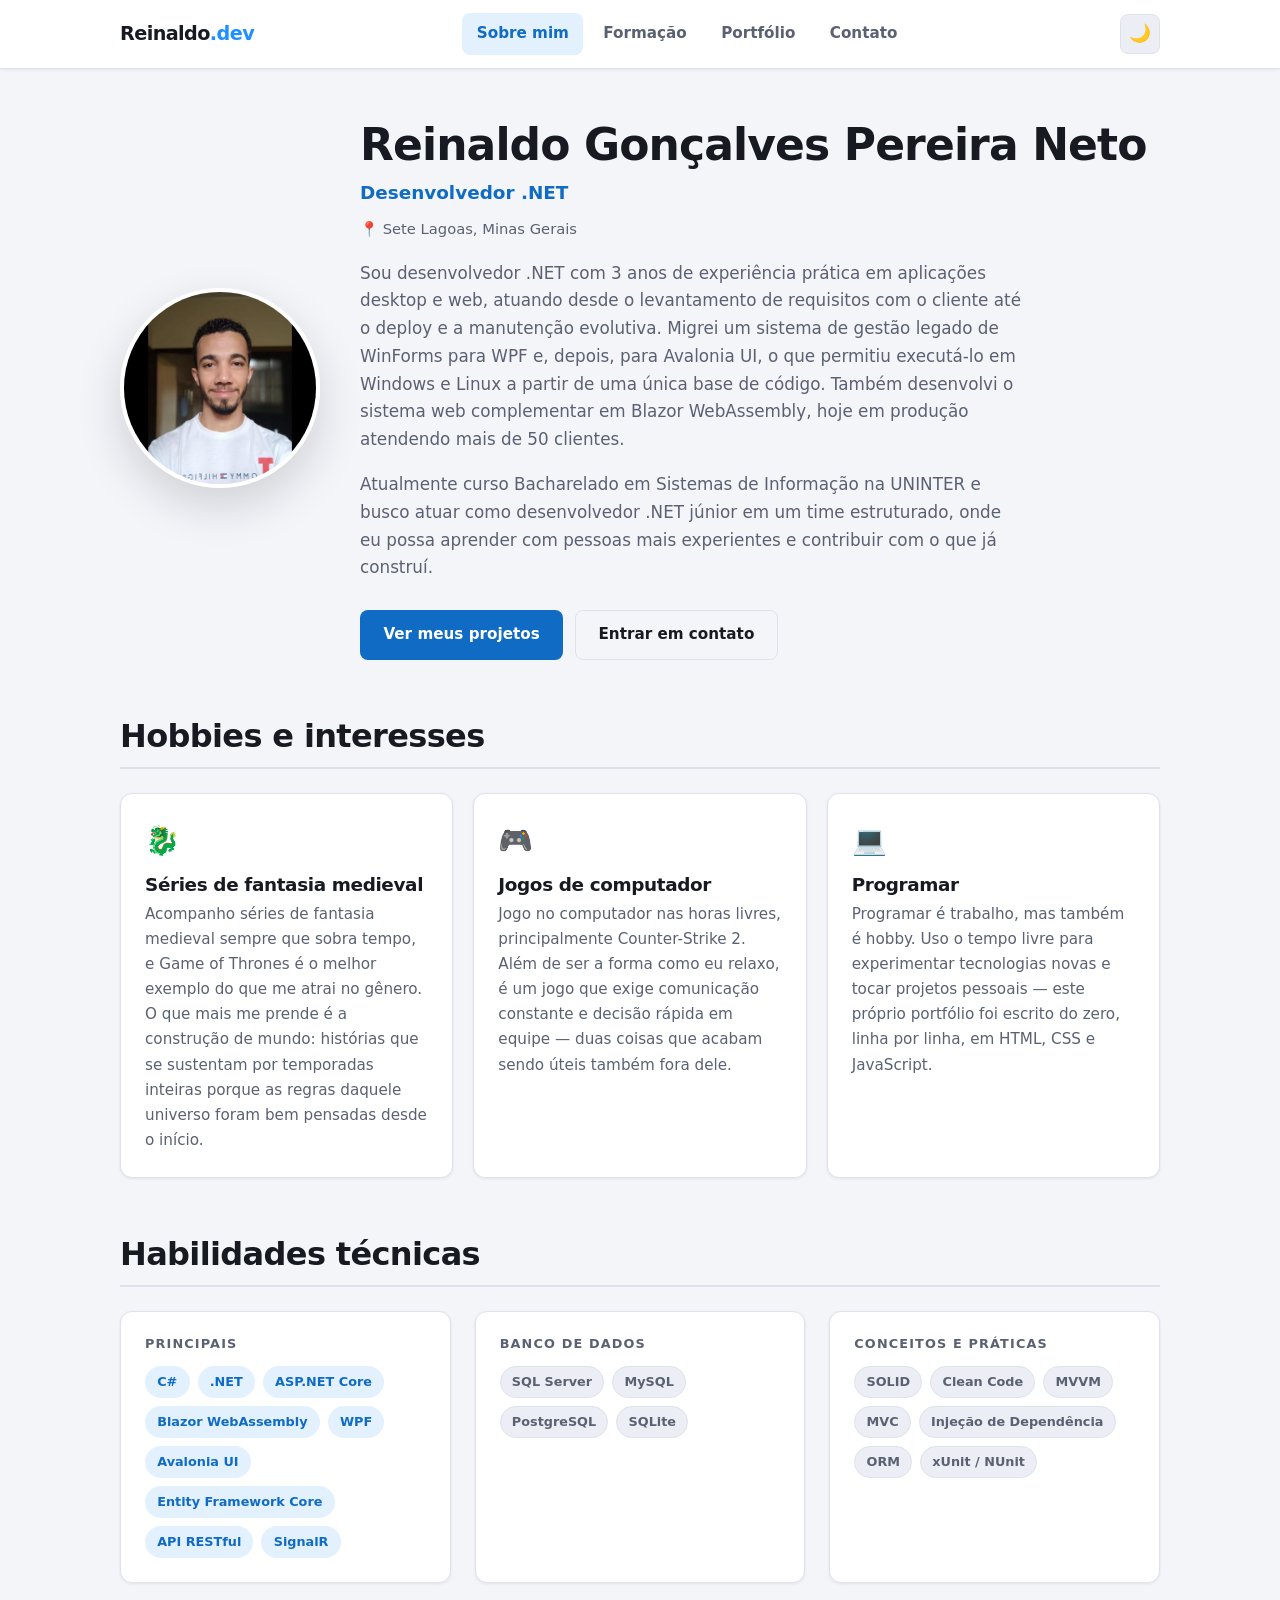
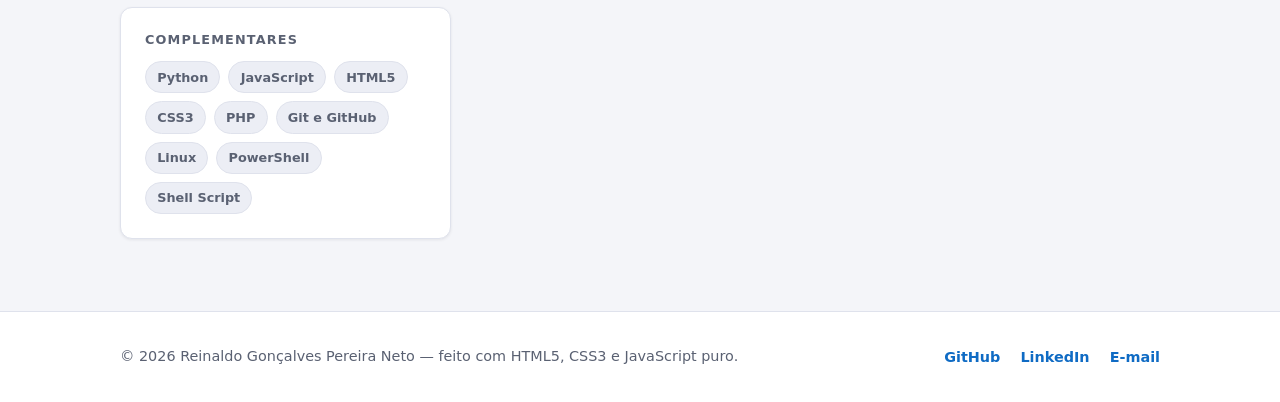
==== index.html @ 2c076b1a "Add files via upload" ====
<!DOCTYPE html>
<!--
    ==========================================================================
    PORTFÓLIO PESSOAL - REINALDO GONÇALVES PEREIRA NETO
    Página 1 de 4: SOBRE MIM (página inicial)

    Atividade Prática - Fundamentos da Programação Web
    Desenvolvido em HTML5, CSS3 e JavaScript puro, sem uso de qualquer
    framework ou biblioteca (Bootstrap, Tailwind, React, jQuery etc.).
    ==========================================================================
-->
<html lang="pt-BR">

<head>
    <!-- Codificação UTF-8: garante a exibição correta dos acentos -->
    <meta charset="UTF-8">
    <!-- Viewport: essencial para o site se adaptar a celulares e tablets -->
    <meta name="viewport" content="width=device-width, initial-scale=1.0">
    <meta name="description" content="Portfólio de Reinaldo Gonçalves Pereira Neto, desenvolvedor .NET em Sete Lagoas, MG. Conheça minha apresentação, hobbies e habilidades técnicas.">
    <meta name="author" content="Reinaldo Gonçalves Pereira Neto">

    <title>Sobre mim | Reinaldo Gonçalves Pereira Neto</title>

    <link rel="icon" type="image/svg+xml" href="assets/favicon.svg">
    <link rel="stylesheet" href="css/style.css">

    <!-- Carregado no <head> sem "defer" para o tema salvo ser aplicado
         antes de a página aparecer, evitando o efeito de "piscar" -->
    <script src="js/main.js"></script>
</head>

<body>

    <!-- ======================================================================
         CABEÇALHO E MENU DE NAVEGAÇÃO
         Este mesmo bloco se repete nas 4 páginas do site, atendendo ao
         requisito de um menu visível em todas elas.
         ====================================================================== -->
    <header class="cabecalho">
        <div class="container cabecalho__conteudo">

            <a href="index.html" class="logo">Reinaldo<span class="logo__destaque">.dev</span></a>

            <nav class="navegacao" id="navegacao" aria-label="Menu principal">
                <ul class="navegacao__lista">
                    <!-- aria-current="page" indica a página aberta no momento -->
                    <li><a href="index.html" class="navegacao__link navegacao__link--ativo" aria-current="page">Sobre mim</a></li>
                    <li><a href="formacao.html" class="navegacao__link">Formação</a></li>
                    <li><a href="portfolio.html" class="navegacao__link">Portfólio</a></li>
                    <li><a href="contato.html" class="navegacao__link">Contato</a></li>
                </ul>
            </nav>

            <div class="cabecalho__acoes">
                <!-- Botão que alterna entre o tema claro e o escuro (main.js) -->
                <button type="button" class="botao-tema" id="botao-tema"
                        aria-label="Mudar para o tema escuro" title="Mudar para o tema escuro">
                    <span class="botao-tema__icone" aria-hidden="true">🌙</span>
                </button>

                <!-- Botão "hambúrguer": aparece apenas em telas pequenas -->
                <button type="button" class="botao-menu" id="botao-menu"
                        aria-label="Abrir menu de navegação" aria-expanded="false" aria-controls="navegacao">
                    <span class="botao-menu__barra"></span>
                    <span class="botao-menu__barra"></span>
                    <span class="botao-menu__barra"></span>
                </button>
            </div>

        </div>
    </header>

    <!-- ======================================================================
         CONTEÚDO PRINCIPAL
         ====================================================================== -->
    <main class="conteudo-principal">
        <div class="container">

            <!-- ===== Apresentação: foto, nome, cargo e resumo profissional ===== -->
            <section class="apresentacao" aria-labelledby="titulo-apresentacao">

                <img src="assets/img/reinaldo.jpg"
                     alt="Foto de Reinaldo Gonçalves Pereira Neto"
                     class="apresentacao__foto" width="200" height="200">

                <div>
                    <h1 id="titulo-apresentacao">Reinaldo Gonçalves Pereira Neto</h1>
                    <p class="apresentacao__cargo">Desenvolvedor .NET</p>
                    <p class="apresentacao__local">📍 Sete Lagoas, Minas Gerais</p>

                    <p class="apresentacao__texto">
                        Sou desenvolvedor .NET com 3 anos de experiência prática em aplicações
                        desktop e web, atuando desde o levantamento de requisitos com o cliente
                        até o deploy e a manutenção evolutiva. Migrei um sistema de gestão legado
                        de WinForms para WPF e, depois, para Avalonia UI, o que permitiu executá-lo
                        em Windows e Linux a partir de uma única base de código. Também desenvolvi
                        o sistema web complementar em Blazor WebAssembly, hoje em produção
                        atendendo mais de 50 clientes.
                    </p>

                    <p class="apresentacao__texto">
                        Atualmente curso Bacharelado em Sistemas de Informação na UNINTER e busco
                        atuar como desenvolvedor .NET júnior em um time estruturado, onde eu possa
                        aprender com pessoas mais experientes e contribuir com o que já construí.
                    </p>

                    <div class="apresentacao__acoes">
                        <a href="portfolio.html" class="botao botao--primario">Ver meus projetos</a>
                        <a href="contato.html" class="botao botao--secundario">Entrar em contato</a>
                    </div>
                </div>

            </section>

            <!-- ===== Hobbies e interesses pessoais ===== -->
            <section class="bloco" aria-labelledby="titulo-hobbies">
                <h2 class="bloco__titulo" id="titulo-hobbies">Hobbies e interesses</h2>

                <div class="hobbies">

                    <article class="cartao hobby">
                        <span class="hobby__icone" aria-hidden="true">🐉</span>
                        <h3>Séries de fantasia medieval</h3>
                        <p>
                            Acompanho séries de fantasia medieval sempre que sobra tempo, e
                            Game of Thrones é o melhor exemplo do que me atrai no gênero. O que mais
                            me prende é a construção de mundo: histórias que se sustentam por
                            temporadas inteiras porque as regras daquele universo foram bem pensadas
                            desde o início.
                        </p>
                    </article>

                    <article class="cartao hobby">
                        <span class="hobby__icone" aria-hidden="true">🎮</span>
                        <h3>Jogos de computador</h3>
                        <p>
                            Jogo no computador nas horas livres, principalmente Counter-Strike 2.
                            Além de ser a forma como eu relaxo, é um jogo que exige comunicação
                            constante e decisão rápida em equipe — duas coisas que acabam sendo
                            úteis também fora dele.
                        </p>
                    </article>

                    <article class="cartao hobby">
                        <span class="hobby__icone" aria-hidden="true">💻</span>
                        <h3>Programar</h3>
                        <p>
                            Programar é trabalho, mas também é hobby. Uso o tempo livre para
                            experimentar tecnologias novas e tocar projetos pessoais — este próprio
                            portfólio foi escrito do zero, linha por linha, em HTML, CSS e JavaScript.
                        </p>
                    </article>

                </div>
            </section>

            <!-- ===== Habilidades técnicas, agrupadas por categoria ===== -->
            <section class="bloco" aria-labelledby="titulo-habilidades">
                <h2 class="bloco__titulo" id="titulo-habilidades">Habilidades técnicas</h2>

                <div class="habilidades">

                    <article class="cartao">
                        <h3 class="habilidade__categoria">Principais</h3>
                        <ul class="tags">
                            <li class="tag tag--destaque">C#</li>
                            <li class="tag tag--destaque">.NET</li>
                            <li class="tag tag--destaque">ASP.NET Core</li>
                            <li class="tag tag--destaque">Blazor WebAssembly</li>
                            <li class="tag tag--destaque">WPF</li>
                            <li class="tag tag--destaque">Avalonia UI</li>
                            <li class="tag tag--destaque">Entity Framework Core</li>
                            <li class="tag tag--destaque">API RESTful</li>
                            <li class="tag tag--destaque">SignalR</li>
                        </ul>
                    </article>

                    <article class="cartao">
                        <h3 class="habilidade__categoria">Banco de dados</h3>
                        <ul class="tags">
                            <li class="tag">SQL Server</li>
                            <li class="tag">MySQL</li>
                            <li class="tag">PostgreSQL</li>
                            <li class="tag">SQLite</li>
                        </ul>
                    </article>

                    <article class="cartao">
                        <h3 class="habilidade__categoria">Conceitos e práticas</h3>
                        <ul class="tags">
                            <li class="tag">SOLID</li>
                            <li class="tag">Clean Code</li>
                            <li class="tag">MVVM</li>
                            <li class="tag">MVC</li>
                            <li class="tag">Injeção de Dependência</li>
                            <li class="tag">ORM</li>
                            <li class="tag">xUnit / NUnit</li>
                        </ul>
                    </article>

                    <article class="cartao">
                        <h3 class="habilidade__categoria">Complementares</h3>
                        <ul class="tags">
                            <li class="tag">Python</li>
                            <li class="tag">JavaScript</li>
                            <li class="tag">HTML5</li>
                            <li class="tag">CSS3</li>
                            <li class="tag">PHP</li>
                            <li class="tag">Git e GitHub</li>
                            <li class="tag">Linux</li>
                            <li class="tag">PowerShell</li>
                            <li class="tag">Shell Script</li>
                        </ul>
                    </article>

                </div>
            </section>

        </div>
    </main>

    <!-- ======================================================================
         RODAPÉ (repetido nas 4 páginas)
         ====================================================================== -->
    <footer class="rodape">
        <div class="container rodape__conteudo">
            <p class="rodape__texto">
                &copy; <span id="ano-atual">2026</span> Reinaldo Gonçalves Pereira Neto &mdash;
                feito com HTML5, CSS3 e JavaScript puro.
            </p>
            <ul class="rodape__redes">
                <!-- rel="noopener noreferrer" é uma boa prática de segurança
                     para links abertos em nova aba -->
                <li><a href="https://github.com/reinaldogpn" target="_blank" rel="noopener noreferrer">GitHub</a></li>
                <li><a href="https://www.linkedin.com/in/reinaldogpn/" target="_blank" rel="noopener noreferrer">LinkedIn</a></li>
                <li><a href="mailto:reinaldogpn@outlook.com">E-mail</a></li>
            </ul>
        </div>
    </footer>

</body>

</html>
---- css/style.css ----
/* ==========================================================================
   PORTFÓLIO PESSOAL - REINALDO GONÇALVES PEREIRA NETO
   Folha de estilos única, escrita 100% à mão (sem Bootstrap, Tailwind ou
   qualquer outro framework CSS), conforme exigido pela atividade.

   Sumário:
   1. Variáveis de tema (claro/escuro)
   2. Reset e estilos base
   3. Utilitários de layout
   4. Cabeçalho e menu de navegação
   5. Rodapé
   6. Componentes reutilizáveis (cards, tags, botões)
   7. Página "Sobre mim"
   8. Página "Formação"
   9. Página "Portfólio"
   10. Página "Contato" (formulário e modal)
   11. Responsividade (media queries)
   12. Acessibilidade e preferências do usuário
   ========================================================================== */

/* ==========================================================================
   1. VARIÁVEIS DE TEMA
   As cores ficam centralizadas em variáveis CSS (custom properties). O tema
   escuro apenas REDEFINE essas mesmas variáveis, então o JavaScript só
   precisa trocar o atributo data-tema no <html> para o site inteiro mudar.
   ========================================================================== */

:root {
    /* Cores do tema claro (padrão) */
    --cor-fundo: #f4f5f9;
    --cor-superficie: #ffffff;
    --cor-superficie-alt: #eceef5;
    --cor-texto: #171a21;
    --cor-texto-suave: #5a6172;
    --cor-borda: #dfe2ec;
    /* Cor de destaque do site: Dodger Blue */
    --cor-destaque: #1e90ff;
    /* Versão escurecida do Dodger Blue, usada APENAS onde a cor de destaque
       vira texto pequeno ou fundo de botão. O Dodger Blue puro sobre branco
       alcança só 3,24:1 de contraste, abaixo dos 4,5:1 exigidos pela WCAG;
       este tom escuro chega a 5,36:1 e mantém o texto legível. */
    --cor-destaque-forte: #0f6bc4;
    --cor-destaque-suave: #e3f1ff;
    --cor-destaque-texto: #ffffff;
    --cor-sucesso: #12805c;
    --cor-erro: #c62f43;

    /* Sombras */
    --sombra-pequena: 0 1px 3px rgba(23, 26, 33, 0.08);
    --sombra-media: 0 6px 20px rgba(23, 26, 33, 0.09);
    --sombra-grande: 0 18px 45px rgba(23, 26, 33, 0.16);

    /* Medidas reutilizadas em todo o site */
    --largura-maxima: 1080px;
    --raio: 12px;
    --raio-pequeno: 8px;
    --transicao: 0.25s ease;

    /* Pilha de fontes do próprio sistema operacional: o site não depende de
       nenhum arquivo externo, então carrega instantaneamente e funciona
       mesmo offline. */
    --fonte: "Segoe UI", system-ui, -apple-system, "Helvetica Neue", Arial, sans-serif;
    --fonte-mono: "Cascadia Mono", Consolas, "SF Mono", Menlo, monospace;
}

/* Tema escuro: as MESMAS variáveis com outros valores.
   Ativado pelo JavaScript através de <html data-tema="escuro"> */
[data-tema="escuro"] {
    --cor-fundo: #11131a;
    --cor-superficie: #191c26;
    --cor-superficie-alt: #212533;
    --cor-texto: #e9ebf2;
    --cor-texto-suave: #a3aabd;
    --cor-borda: #2b3040;
    /* No tema escuro o Dodger Blue puro já contrasta bem com o fundo (5,25:1),
       e a variante de texto é CLAREADA, e não escurecida, chegando a 6,65:1. */
    --cor-destaque: #1e90ff;
    --cor-destaque-forte: #4da6ff;
    --cor-destaque-suave: #12263d;
    --cor-destaque-texto: #11131a;
    --cor-sucesso: #4ade9f;
    --cor-erro: #ff8095;

    --sombra-pequena: 0 1px 3px rgba(0, 0, 0, 0.4);
    --sombra-media: 0 6px 20px rgba(0, 0, 0, 0.45);
    --sombra-grande: 0 18px 45px rgba(0, 0, 0, 0.6);
}

/* ==========================================================================
   2. RESET E ESTILOS BASE
   Reset mínimo próprio, para o site partir do mesmo ponto em todos os
   navegadores.
   ========================================================================== */

*,
*::before,
*::after {
    box-sizing: border-box;
    margin: 0;
    padding: 0;
}

html {
    /* Faz os links de âncora rolarem suavemente até o destino */
    scroll-behavior: smooth;
    /* Impede que o cabeçalho fixo cubra o alvo da âncora */
    scroll-padding-top: 90px;
}

body {
    font-family: var(--fonte);
    background-color: var(--cor-fundo);
    color: var(--cor-texto);
    line-height: 1.65;
    font-size: 1rem;
    /* Transição suave ao alternar entre tema claro e escuro */
    transition: background-color var(--transicao), color var(--transicao);
    /* Rodapé sempre no fim da página, mesmo com pouco conteúdo */
    min-height: 100vh;
    display: flex;
    flex-direction: column;
}

h1, h2, h3, h4 {
    line-height: 1.25;
    font-weight: 700;
    letter-spacing: -0.02em;
}

h1 { font-size: clamp(1.9rem, 5vw, 2.75rem); }
h2 { font-size: clamp(1.5rem, 3.5vw, 2rem); }
h3 { font-size: 1.15rem; }

p { color: var(--cor-texto-suave); }

a {
    color: var(--cor-destaque-forte);
    text-decoration: none;
    transition: color var(--transicao), opacity var(--transicao);
}

a:hover { text-decoration: underline; }

img {
    /* Nenhuma imagem estoura a largura do seu contêiner */
    max-width: 100%;
    display: block;
}

ul { list-style: none; }

/* ==========================================================================
   3. UTILITÁRIOS DE LAYOUT
   ========================================================================== */

/* Centraliza o conteúdo e cria respiro nas laterais */
.container {
    width: 100%;
    max-width: var(--largura-maxima);
    margin: 0 auto;
    padding: 0 1.25rem;
}

/* <main> cresce para empurrar o rodapé até o fim da tela */
.conteudo-principal {
    flex: 1;
    padding: 3rem 0 4.5rem;
}

/* Bloco de título que abre cada página */
.secao-titulo {
    margin-bottom: 2.5rem;
}

.secao-titulo__rotulo {
    display: inline-block;
    font-size: 0.78rem;
    font-weight: 700;
    letter-spacing: 0.12em;
    text-transform: uppercase;
    color: var(--cor-destaque-forte);
    background-color: var(--cor-destaque-suave);
    padding: 0.3rem 0.75rem;
    border-radius: 999px;
    margin-bottom: 0.9rem;
}

.secao-titulo__descricao {
    margin-top: 0.75rem;
    max-width: 62ch;
    font-size: 1.05rem;
}

/* Espaçamento padrão entre blocos internos de uma página */
.bloco {
    margin-top: 3.5rem;
}

.bloco__titulo {
    margin-bottom: 1.5rem;
    padding-bottom: 0.7rem;
    border-bottom: 2px solid var(--cor-borda);
}

/* ==========================================================================
   4. CABEÇALHO E MENU DE NAVEGAÇÃO
   O mesmo cabeçalho é repetido nas 4 páginas, cumprindo o requisito de um
   menu visível em todas elas.
   ========================================================================== */

.cabecalho {
    position: sticky; /* Menu acompanha a rolagem e fica sempre acessível */
    top: 0;
    z-index: 100;
    background-color: var(--cor-superficie);
    border-bottom: 1px solid var(--cor-borda);
    box-shadow: var(--sombra-pequena);
    transition: background-color var(--transicao), border-color var(--transicao);
}

.cabecalho__conteudo {
    display: flex;
    align-items: center;
    justify-content: space-between;
    gap: 1rem;
    min-height: 68px;
}

/* Logotipo textual (iniciais do nome) */
.logo {
    font-size: 1.2rem;
    font-weight: 800;
    color: var(--cor-texto);
    letter-spacing: -0.03em;
    white-space: nowrap;
}

.logo:hover { text-decoration: none; }

.logo__destaque { color: var(--cor-destaque); }

.navegacao__lista {
    display: flex;
    align-items: center;
    gap: 0.35rem;
}

.navegacao__link {
    display: block;
    padding: 0.5rem 0.9rem;
    border-radius: var(--raio-pequeno);
    color: var(--cor-texto-suave);
    font-weight: 600;
    font-size: 0.95rem;
    transition: color var(--transicao), background-color var(--transicao);
}

.navegacao__link:hover {
    color: var(--cor-texto);
    background-color: var(--cor-superficie-alt);
    text-decoration: none;
}

/* Destaca no menu a página que está aberta no momento */
.navegacao__link--ativo {
    color: var(--cor-destaque-forte);
    background-color: var(--cor-destaque-suave);
}

/* Área dos botões à direita do cabeçalho */
.cabecalho__acoes {
    display: flex;
    align-items: center;
    gap: 0.5rem;
}

/* Botão de alternância de tema claro/escuro */
.botao-tema {
    display: grid;
    place-items: center;
    width: 40px;
    height: 40px;
    font-size: 1.1rem;
    line-height: 1;
    cursor: pointer;
    background-color: var(--cor-superficie-alt);
    color: var(--cor-texto);
    border: 1px solid var(--cor-borda);
    border-radius: var(--raio-pequeno);
    transition: background-color var(--transicao), transform var(--transicao);
}

.botao-tema:hover {
    background-color: var(--cor-destaque-suave);
    transform: rotate(-12deg);
}

/* Botão "hambúrguer": só aparece em telas pequenas (ver media queries) */
.botao-menu {
    display: none;
    flex-direction: column;
    justify-content: center;
    gap: 5px;
    width: 40px;
    height: 40px;
    padding: 0 9px;
    cursor: pointer;
    background-color: var(--cor-superficie-alt);
    border: 1px solid var(--cor-borda);
    border-radius: var(--raio-pequeno);
}

.botao-menu__barra {
    display: block;
    height: 2px;
    width: 100%;
    background-color: var(--cor-texto);
    border-radius: 2px;
    transition: transform var(--transicao), opacity var(--transicao);
}

/* Quando o menu está aberto, as três barras viram um "X" */
.botao-menu[aria-expanded="true"] .botao-menu__barra:nth-child(1) {
    transform: translateY(7px) rotate(45deg);
}

.botao-menu[aria-expanded="true"] .botao-menu__barra:nth-child(2) {
    opacity: 0;
}

.botao-menu[aria-expanded="true"] .botao-menu__barra:nth-child(3) {
    transform: translateY(-7px) rotate(-45deg);
}

/* ==========================================================================
   5. RODAPÉ
   ========================================================================== */

.rodape {
    background-color: var(--cor-superficie);
    border-top: 1px solid var(--cor-borda);
    padding: 2rem 0;
    transition: background-color var(--transicao), border-color var(--transicao);
}

.rodape__conteudo {
    display: flex;
    flex-wrap: wrap;
    align-items: center;
    justify-content: space-between;
    gap: 1rem;
}

.rodape__texto {
    font-size: 0.9rem;
    margin: 0;
}

.rodape__redes {
    display: flex;
    gap: 1.25rem;
}

.rodape__redes a {
    font-size: 0.9rem;
    font-weight: 600;
}

/* ==========================================================================
   6. COMPONENTES REUTILIZÁVEIS
   ========================================================================== */

/* --- Cartão genérico, base dos projetos e das formações --- */
.cartao {
    background-color: var(--cor-superficie);
    border: 1px solid var(--cor-borda);
    border-radius: var(--raio);
    padding: 1.5rem;
    box-shadow: var(--sombra-pequena);
    transition: transform var(--transicao), box-shadow var(--transicao),
                border-color var(--transicao), background-color var(--transicao);
}

/* Efeito de elevação ao passar o mouse */
.cartao:hover {
    transform: translateY(-4px);
    box-shadow: var(--sombra-media);
    border-color: var(--cor-destaque);
}

/* --- Etiquetas de tecnologia (C#, .NET, Python...) --- */
.tags {
    display: flex;
    flex-wrap: wrap;
    gap: 0.5rem;
}

.tag {
    font-size: 0.8rem;
    font-weight: 600;
    padding: 0.28rem 0.7rem;
    border-radius: 999px;
    background-color: var(--cor-superficie-alt);
    color: var(--cor-texto-suave);
    border: 1px solid var(--cor-borda);
}

/* Variação em destaque, usada nas habilidades principais */
.tag--destaque {
    background-color: var(--cor-destaque-suave);
    color: var(--cor-destaque-forte);
    border-color: transparent;
}

/* --- Botões --- */
.botao {
    display: inline-block;
    font-family: inherit;
    font-size: 0.95rem;
    font-weight: 600;
    padding: 0.7rem 1.4rem;
    border-radius: var(--raio-pequeno);
    border: 1px solid transparent;
    cursor: pointer;
    text-align: center;
    transition: transform var(--transicao), opacity var(--transicao),
                background-color var(--transicao);
}

.botao:hover {
    transform: translateY(-2px);
    text-decoration: none;
}

.botao--primario {
    background-color: var(--cor-destaque-forte);
    color: var(--cor-destaque-texto);
}

.botao--primario:hover { opacity: 0.9; }

.botao--secundario {
    background-color: transparent;
    color: var(--cor-texto);
    border-color: var(--cor-borda);
}

.botao--secundario:hover { background-color: var(--cor-superficie-alt); }

/* ==========================================================================
   7. PÁGINA "SOBRE MIM"
   ========================================================================== */

/* Apresentação principal: foto à esquerda, texto à direita */
.apresentacao {
    display: grid;
    grid-template-columns: 200px 1fr;
    gap: 2.5rem;
    align-items: center;
}

.apresentacao__foto {
    width: 200px;
    height: 200px;
    object-fit: cover; /* Recorta a foto sem distorcer as proporções */
    border-radius: 50%;
    border: 4px solid var(--cor-superficie);
    box-shadow: var(--sombra-grande);
}

.apresentacao__cargo {
    font-size: 1.15rem;
    font-weight: 600;
    color: var(--cor-destaque-forte);
    margin-top: 0.4rem;
}

.apresentacao__local {
    display: inline-block;
    font-size: 0.92rem;
    margin-top: 0.5rem;
}

.apresentacao__texto {
    margin-top: 1.1rem;
    font-size: 1.05rem;
    max-width: 62ch;
}

.apresentacao__acoes {
    display: flex;
    flex-wrap: wrap;
    gap: 0.75rem;
    margin-top: 1.75rem;
}

/* Lista de hobbies em cartões */
.hobbies {
    display: grid;
    grid-template-columns: repeat(auto-fit, minmax(240px, 1fr));
    gap: 1.25rem;
}

.hobby__icone {
    font-size: 1.75rem;
    display: block;
    margin-bottom: 0.6rem;
}

.hobby h3 { margin-bottom: 0.35rem; }

.hobby p {
    font-size: 0.95rem;
    margin: 0;
}

/* Grupos de habilidades técnicas */
.habilidades {
    display: grid;
    grid-template-columns: repeat(auto-fit, minmax(280px, 1fr));
    gap: 1.5rem;
}

.habilidade__categoria {
    font-size: 0.8rem;
    font-weight: 700;
    text-transform: uppercase;
    letter-spacing: 0.09em;
    color: var(--cor-texto-suave);
    margin-bottom: 0.85rem;
}

/* ==========================================================================
   8. PÁGINA "FORMAÇÃO"
   ========================================================================== */

/* Linha do tempo vertical com marcadores à esquerda */
.linha-tempo {
    position: relative;
    padding-left: 2rem;
}

/* Linha vertical contínua, desenhada com um pseudo-elemento */
.linha-tempo::before {
    content: "";
    position: absolute;
    left: 6px;
    top: 8px;
    bottom: 8px;
    width: 2px;
    background-color: var(--cor-borda);
}

.linha-tempo__item {
    position: relative;
    padding-bottom: 2rem;
}

.linha-tempo__item:last-child { padding-bottom: 0; }

/* Bolinha que marca cada etapa da formação */
.linha-tempo__item::before {
    content: "";
    position: absolute;
    left: -2rem;
    top: 10px;
    width: 14px;
    height: 14px;
    border-radius: 50%;
    background-color: var(--cor-fundo);
    border: 3px solid var(--cor-destaque);
}

.linha-tempo__periodo {
    display: inline-block;
    font-size: 0.82rem;
    font-weight: 700;
    color: var(--cor-destaque-forte);
    margin-bottom: 0.3rem;
}

.linha-tempo__instituicao {
    font-size: 0.95rem;
    font-weight: 600;
    color: var(--cor-texto-suave);
    margin-bottom: 0.5rem;
}

/* Selo de situação do curso (em andamento / concluído) */
.selo {
    display: inline-block;
    font-size: 0.75rem;
    font-weight: 700;
    padding: 0.2rem 0.6rem;
    border-radius: 999px;
    margin-left: 0.5rem;
    vertical-align: middle;
}

.selo--andamento {
    background-color: var(--cor-destaque-suave);
    color: var(--cor-destaque-forte);
}

.selo--concluido {
    background-color: var(--cor-superficie-alt);
    color: var(--cor-texto-suave);
}

/* Grade usada por idiomas e certificações */
.grade-dupla {
    display: grid;
    grid-template-columns: repeat(auto-fit, minmax(280px, 1fr));
    gap: 1.25rem;
}

.idioma__nivel {
    font-size: 0.9rem;
    font-weight: 600;
    color: var(--cor-destaque-forte);
}

/* Barra de proficiência do idioma (apenas visual) */
.barra {
    height: 7px;
    width: 100%;
    background-color: var(--cor-superficie-alt);
    border-radius: 999px;
    margin-top: 0.7rem;
    overflow: hidden;
}

.barra__preenchimento {
    height: 100%;
    background-color: var(--cor-destaque);
    border-radius: 999px;
}

/* ==========================================================================
   9. PÁGINA "PORTFÓLIO"
   ========================================================================== */

.projetos {
    display: grid;
    grid-template-columns: repeat(auto-fit, minmax(320px, 1fr));
    gap: 1.5rem;
}

/* O cartão vira coluna flexível para o rodapé do card ficar sempre embaixo */
.projeto {
    display: flex;
    flex-direction: column;
}

.projeto__cabecalho {
    display: flex;
    align-items: flex-start;
    justify-content: space-between;
    gap: 1rem;
    margin-bottom: 0.6rem;
}

.projeto__ano {
    font-size: 0.8rem;
    font-weight: 700;
    color: var(--cor-texto-suave);
    white-space: nowrap;
    padding-top: 0.2rem;
}

.projeto__descricao {
    font-size: 0.95rem;
    flex: 1; /* Empurra as tags e o link para a base do cartão */
    margin-bottom: 1.1rem;
}

.projeto__tecnologias { margin-bottom: 1.1rem; }

.projeto__links {
    display: flex;
    flex-wrap: wrap;
    gap: 1rem;
    padding-top: 1rem;
    border-top: 1px solid var(--cor-borda);
}

.projeto__link {
    font-size: 0.9rem;
    font-weight: 600;
}

/* Aviso para o projeto de cliente, cujo código é privado */
.projeto__nota {
    font-size: 0.85rem;
    font-style: italic;
    color: var(--cor-texto-suave);
}

/* Cartão em destaque, para o projeto principal */
.projeto--destaque {
    grid-column: 1 / -1; /* Ocupa a linha inteira da grade */
    border-color: var(--cor-destaque);
    background-color: var(--cor-destaque-suave);
}

/* ==========================================================================
   10. PÁGINA "CONTATO" - FORMULÁRIO E MODAL
   ========================================================================== */

.contato {
    display: grid;
    grid-template-columns: 1fr 340px;
    gap: 2.5rem;
    align-items: start;
}

/* --- Formulário --- */
.formulario__campo { margin-bottom: 1.35rem; }

.formulario__rotulo {
    display: block;
    font-size: 0.9rem;
    font-weight: 600;
    margin-bottom: 0.45rem;
}

.formulario__obrigatorio { color: var(--cor-erro); }

.formulario__entrada {
    width: 100%;
    font-family: inherit;
    font-size: 1rem;
    color: var(--cor-texto);
    background-color: var(--cor-fundo);
    padding: 0.75rem 0.9rem;
    border: 1px solid var(--cor-borda);
    border-radius: var(--raio-pequeno);
    transition: border-color var(--transicao), box-shadow var(--transicao);
}

.formulario__entrada:focus {
    outline: none;
    border-color: var(--cor-destaque);
    box-shadow: 0 0 0 3px var(--cor-destaque-suave);
}

textarea.formulario__entrada {
    resize: vertical; /* O usuário só redimensiona na vertical */
    min-height: 150px;
}

/* Estado de erro aplicado pelo JavaScript quando a validação falha */
.formulario__entrada--erro {
    border-color: var(--cor-erro);
}

.formulario__entrada--erro:focus {
    box-shadow: 0 0 0 3px rgba(198, 47, 67, 0.15);
}

/* Mensagem de erro exibida abaixo de cada campo */
.formulario__erro {
    display: block;
    font-size: 0.85rem;
    font-weight: 600;
    color: var(--cor-erro);
    margin-top: 0.4rem;
    min-height: 1.2rem; /* Reserva espaço para o layout não "pular" */
}

.formulario__ajuda {
    font-size: 0.85rem;
    margin-top: 1rem;
}

/* --- Cartão lateral com os canais de contato --- */
.contato__canais { display: grid; gap: 1rem; }

.canal {
    display: flex;
    align-items: center;
    gap: 0.9rem;
    padding: 1rem;
}

.canal__icone {
    display: grid;
    place-items: center;
    flex-shrink: 0;
    width: 42px;
    height: 42px;
    font-size: 1.2rem;
    border-radius: var(--raio-pequeno);
    background-color: var(--cor-destaque-suave);
}

.canal__rotulo {
    font-size: 0.78rem;
    font-weight: 700;
    text-transform: uppercase;
    letter-spacing: 0.08em;
    color: var(--cor-texto-suave);
}

.canal__valor {
    font-size: 0.95rem;
    font-weight: 600;
    color: var(--cor-texto);
    /* Quebra endereços longos (e-mail, URLs) para não estourarem o cartão */
    overflow-wrap: break-word;
}

a.canal:hover { text-decoration: none; }
a.canal:hover .canal__valor { color: var(--cor-destaque-forte); }

/* --- Modal de confirmação de envio ---
   Fica oculto por padrão e é exibido pelo JavaScript após a validação. */
.modal {
    display: none;
    position: fixed;
    inset: 0; /* Cobre a tela inteira */
    z-index: 200;
    background-color: rgba(10, 12, 18, 0.6);
    padding: 1.25rem;
    /* Centraliza a caixa do modal */
    align-items: center;
    justify-content: center;
}

/* Classe adicionada pelo JavaScript para exibir o modal */
.modal--visivel { display: flex; }

.modal__caixa {
    background-color: var(--cor-superficie);
    border-radius: var(--raio);
    box-shadow: var(--sombra-grande);
    padding: 2.25rem 2rem;
    max-width: 420px;
    width: 100%;
    text-align: center;
    /* Pequena animação de entrada */
    animation: surgir 0.28s ease;
}

@keyframes surgir {
    from { opacity: 0; transform: translateY(16px) scale(0.97); }
    to   { opacity: 1; transform: translateY(0) scale(1); }
}

.modal__icone {
    display: grid;
    place-items: center;
    width: 62px;
    height: 62px;
    margin: 0 auto 1.1rem;
    font-size: 1.9rem;
    border-radius: 50%;
    background-color: var(--cor-destaque-suave);
}

.modal__titulo {
    color: var(--cor-sucesso);
    margin-bottom: 0.6rem;
}

.modal__texto { margin-bottom: 1.6rem; }

/* ==========================================================================
   11. RESPONSIVIDADE
   O site precisa funcionar em computador, notebook, tablet e smartphone.
   ========================================================================== */

/* --- Tablets e telas menores --- */
@media (max-width: 860px) {
    /* O menu horizontal vira um painel suspenso controlado pelo hambúrguer */
    .botao-menu { display: flex; }

    .navegacao {
        display: none;
        position: absolute;
        top: 100%;
        left: 0;
        right: 0;
        background-color: var(--cor-superficie);
        border-bottom: 1px solid var(--cor-borda);
        box-shadow: var(--sombra-media);
        padding: 0.75rem 1.25rem 1.1rem;
    }

    /* Classe alternada pelo JavaScript ao clicar no hambúrguer */
    .navegacao--aberta { display: block; }

    .navegacao__lista {
        flex-direction: column;
        align-items: stretch;
        gap: 0.2rem;
    }

    .navegacao__link {
        padding: 0.8rem 0.9rem;
        font-size: 1rem;
    }

    /* O painel suspenso se posiciona a partir do conteúdo do cabeçalho,
       que continua fixo no topo durante a rolagem. */
    .cabecalho__conteudo { position: relative; }

    /* Foto acima do texto, tudo centralizado */
    .apresentacao {
        grid-template-columns: 1fr;
        justify-items: center;
        text-align: center;
        gap: 1.75rem;
    }

    .apresentacao__acoes { justify-content: center; }

    /* Formulário e canais de contato empilhados */
    .contato { grid-template-columns: 1fr; }
}

/* --- Smartphones --- */
@media (max-width: 520px) {
    .conteudo-principal { padding: 2rem 0 3rem; }

    .bloco { margin-top: 2.5rem; }

    .apresentacao__foto {
        width: 158px;
        height: 158px;
    }

    .projetos,
    .habilidades,
    .hobbies,
    .grade-dupla {
        grid-template-columns: 1fr;
    }

    .cartao { padding: 1.25rem; }

    /* Botões ocupam a largura total, mais fáceis de tocar */
    .apresentacao__acoes .botao { width: 100%; }

    .rodape__conteudo {
        flex-direction: column;
        text-align: center;
    }
}

/* ==========================================================================
   12. ACESSIBILIDADE E PREFERÊNCIAS DO USUÁRIO
   ========================================================================== */

/* Contorno visível ao navegar pelo teclado (tecla Tab) */
a:focus-visible,
button:focus-visible,
input:focus-visible,
textarea:focus-visible {
    outline: 3px solid var(--cor-destaque);
    outline-offset: 2px;
}

/* Respeita quem configurou o sistema para reduzir animações */
@media (prefers-reduced-motion: reduce) {
    html { scroll-behavior: auto; }

    *,
    *::before,
    *::after {
        animation-duration: 0.01ms !important;
        transition-duration: 0.01ms !important;
    }
}

/* Ajustes para impressão do currículo */
@media print {
    .cabecalho,
    .rodape,
    .modal { display: none !important; }

    body { background-color: #ffffff; color: #000000; }
}
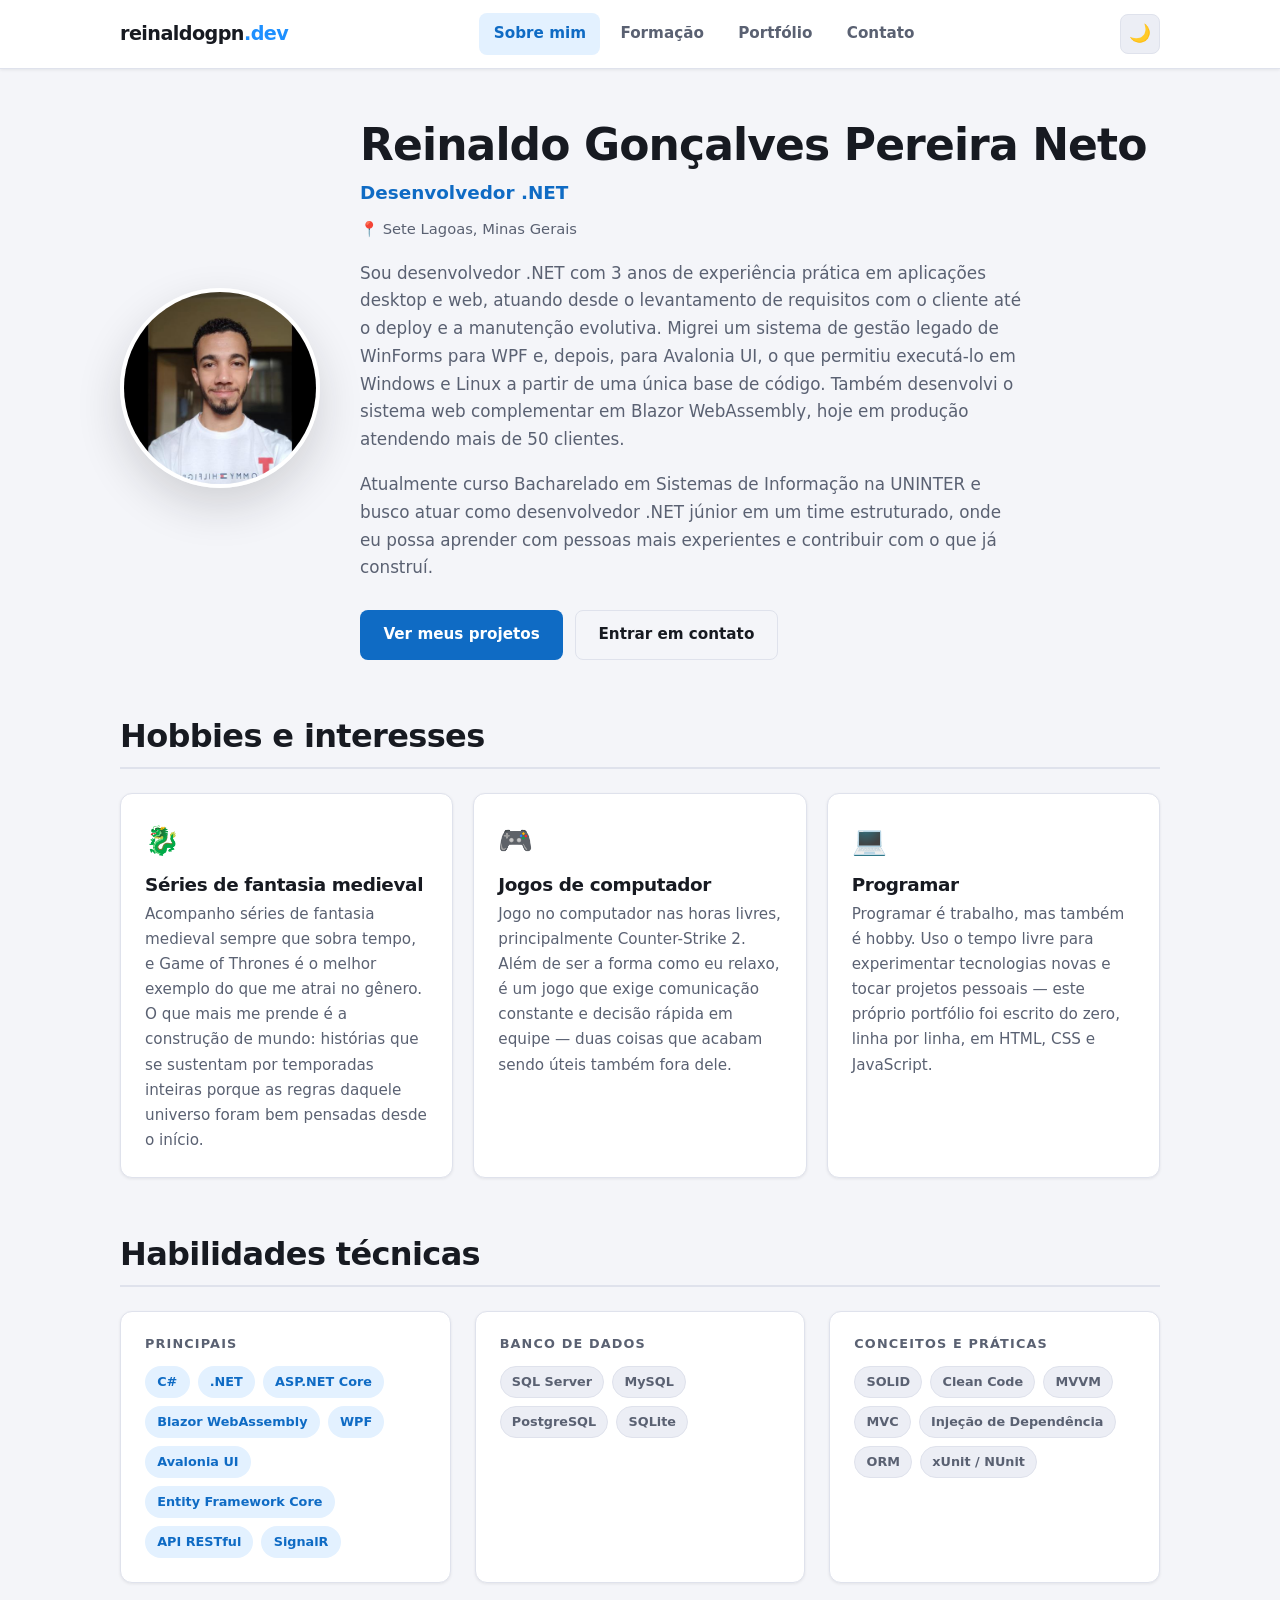
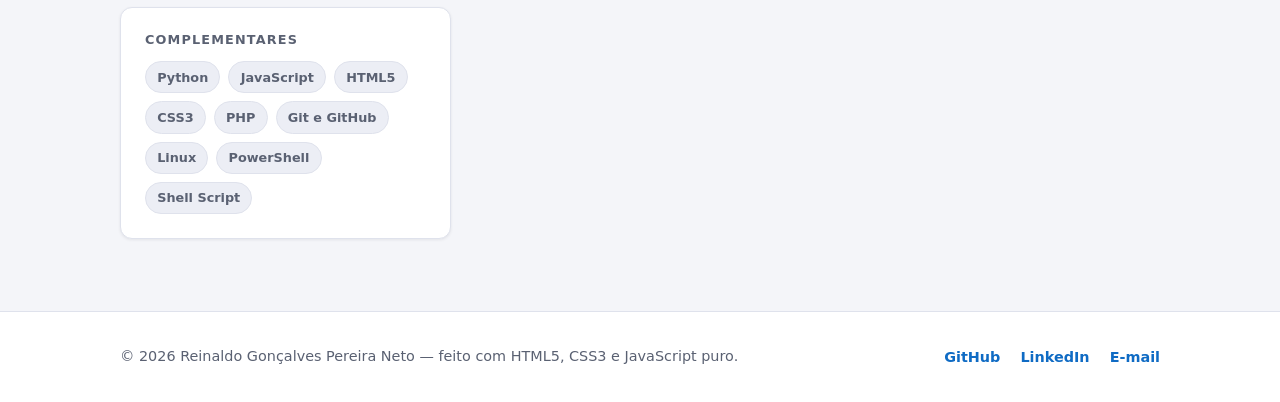
==== commit 8b6b3fec: "Fix: link no cabeçalho atualizado para combinar com o novo domínio" ====
--- a/index.html
+++ b/index.html
@@ -39,7 +39,7 @@
     <header class="cabecalho">
         <div class="container cabecalho__conteudo">
 
-            <a href="index.html" class="logo">Reinaldo<span class="logo__destaque">.dev</span></a>
+            <a href="index.html" class="logo">reinaldogpn<span class="logo__destaque">.dev</span></a>
 
             <nav class="navegacao" id="navegacao" aria-label="Menu principal">
                 <ul class="navegacao__lista">
--- a/css/style.css
+++ b/css/style.css
@@ -147,7 +147,7 @@
     display: block;
 }
 
-ul { list-style: none; }
+ul, ol { list-style: none; }
 
 /* ==========================================================================
    3. UTILITÁRIOS DE LAYOUT
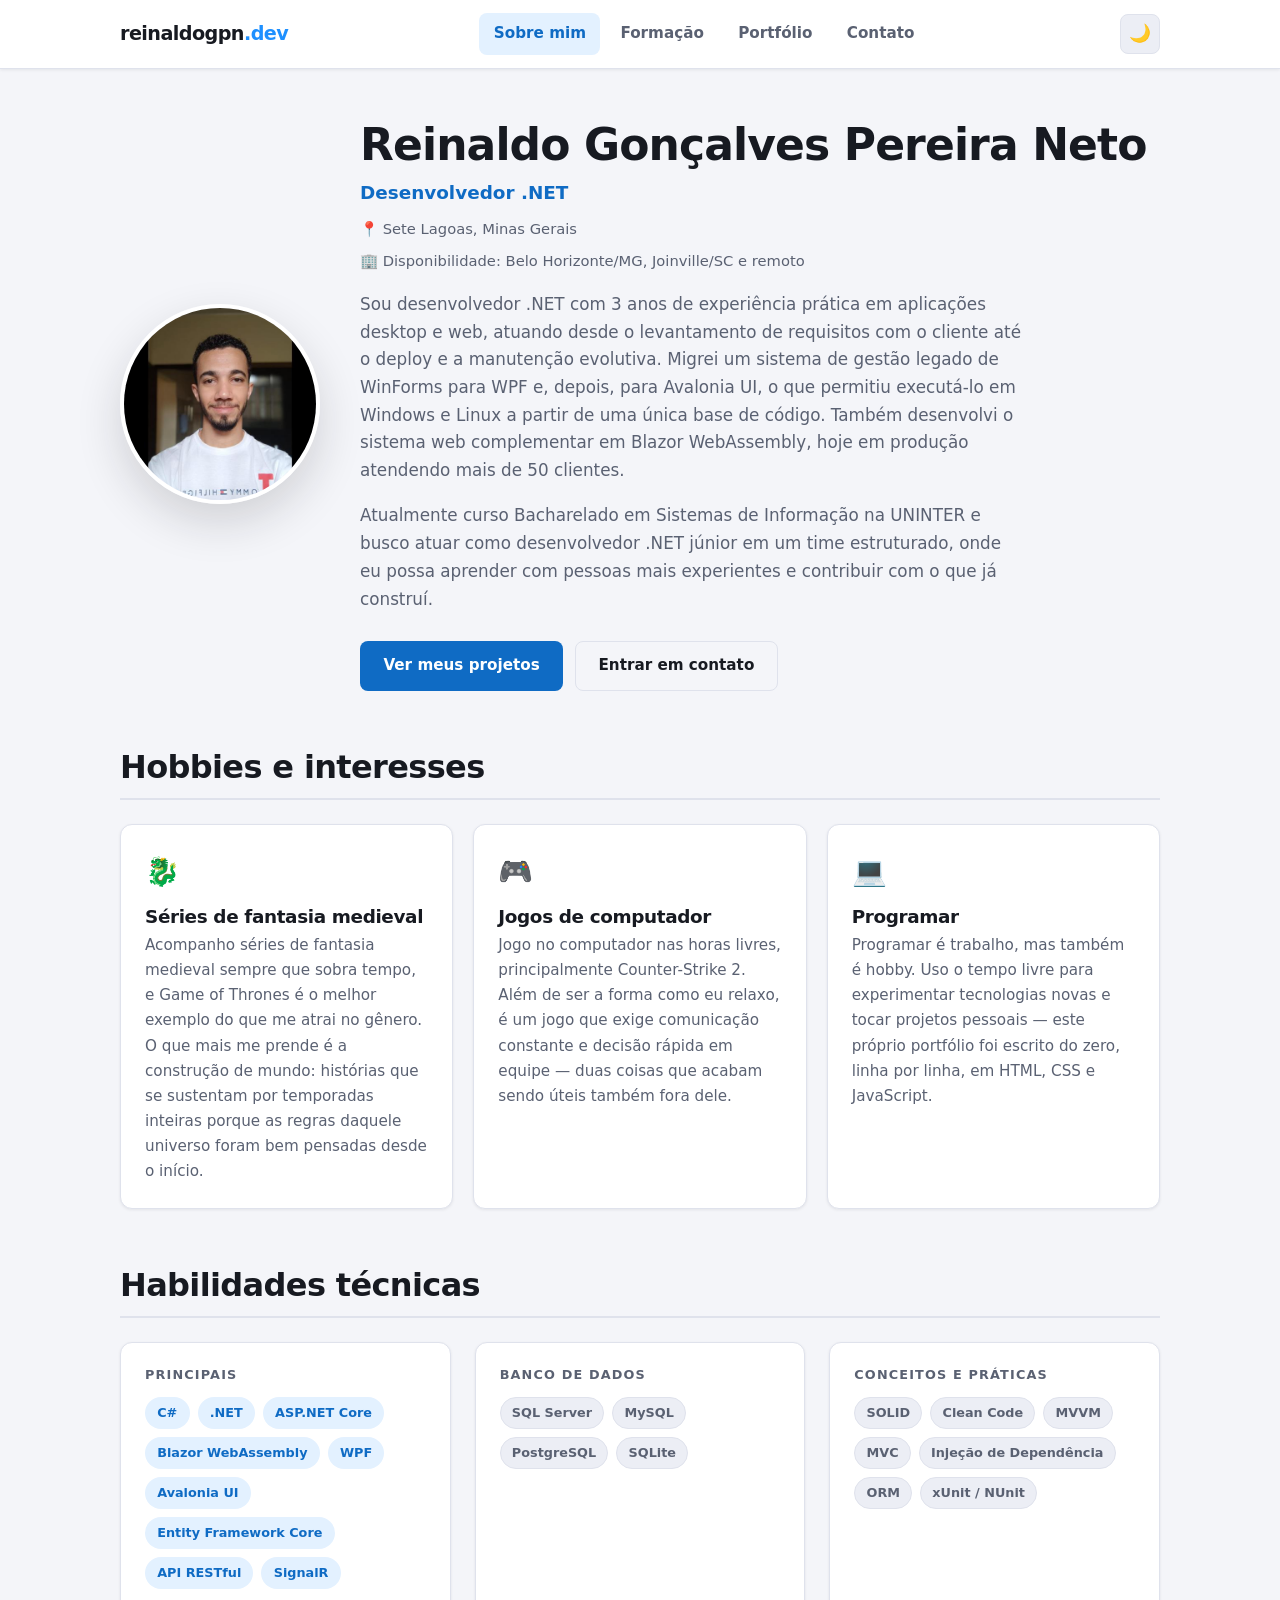
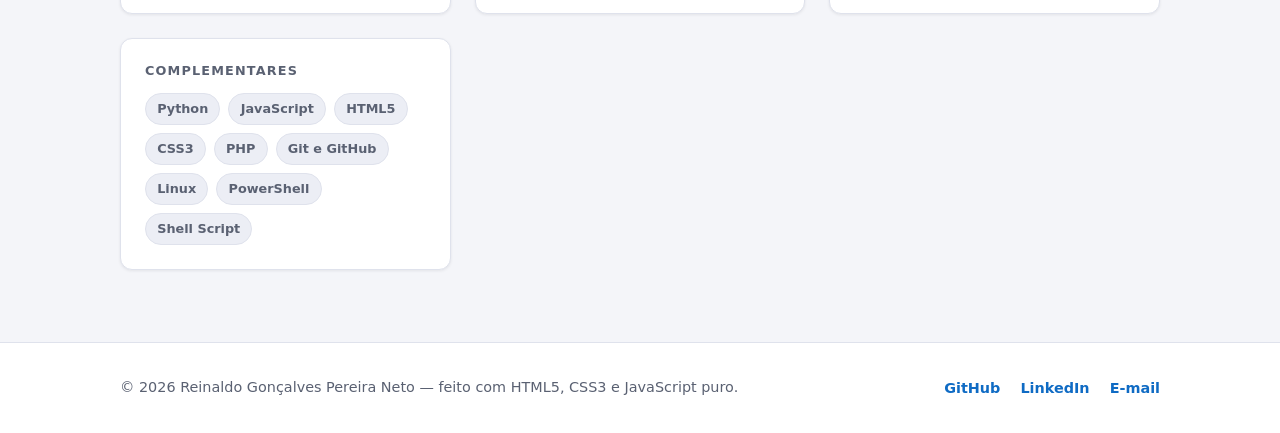
==== commit ff37b4f5: "Update: mostrar disponibilidade no index" ====
--- a/index.html
+++ b/index.html
@@ -87,6 +87,7 @@
                     <h1 id="titulo-apresentacao">Reinaldo Gonçalves Pereira Neto</h1>
                     <p class="apresentacao__cargo">Desenvolvedor .NET</p>
                     <p class="apresentacao__local">📍 Sete Lagoas, Minas Gerais</p>
+                    <p class="apresentacao__dispo">🏢 Disponibilidade: Belo Horizonte/MG, Joinville/SC e remoto</p>
 
                     <p class="apresentacao__texto">
                         Sou desenvolvedor .NET com 3 anos de experiência prática em aplicações
--- a/css/style.css
+++ b/css/style.css
@@ -476,7 +476,11 @@
 }
 
 .apresentacao__local {
-    display: inline-block;
+    font-size: 0.92rem;
+    margin-top: 0.5rem;
+}
+
+.apresentacao__dispo {
     font-size: 0.92rem;
     margin-top: 0.5rem;
 }
